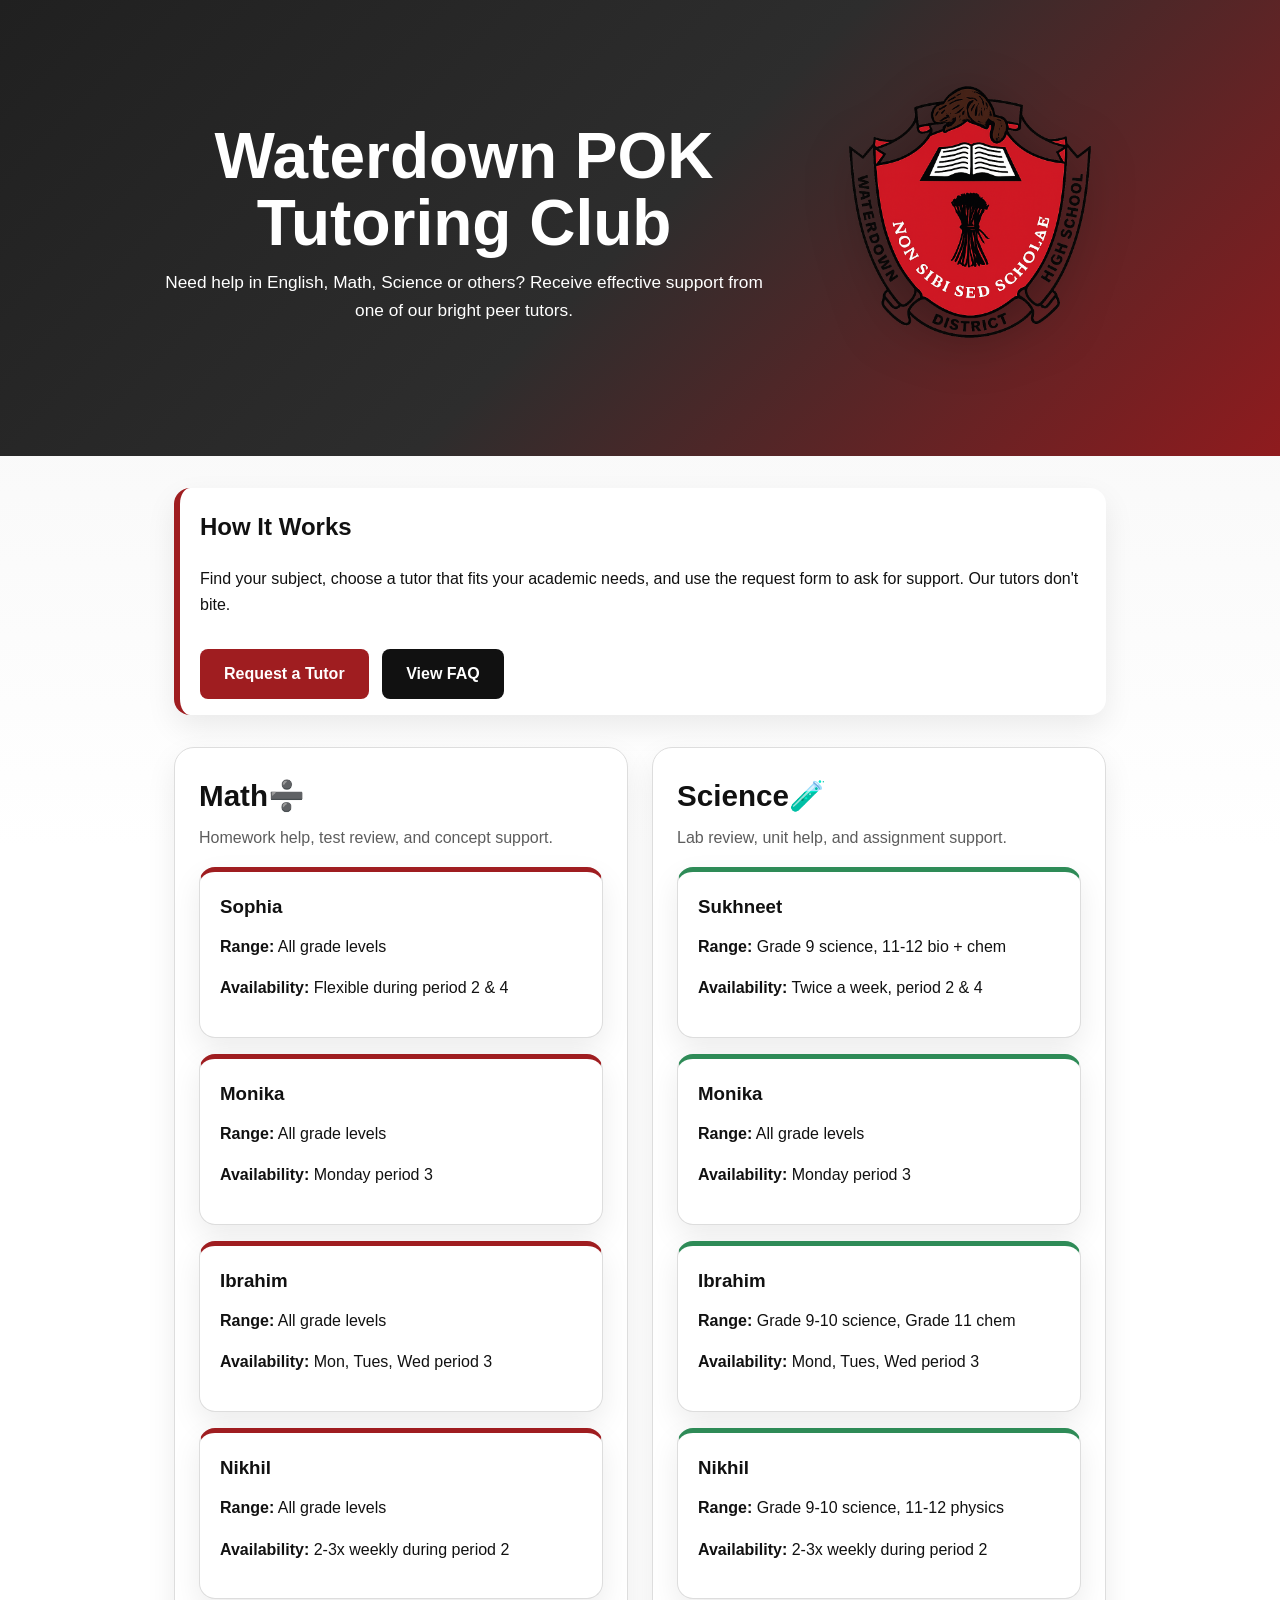
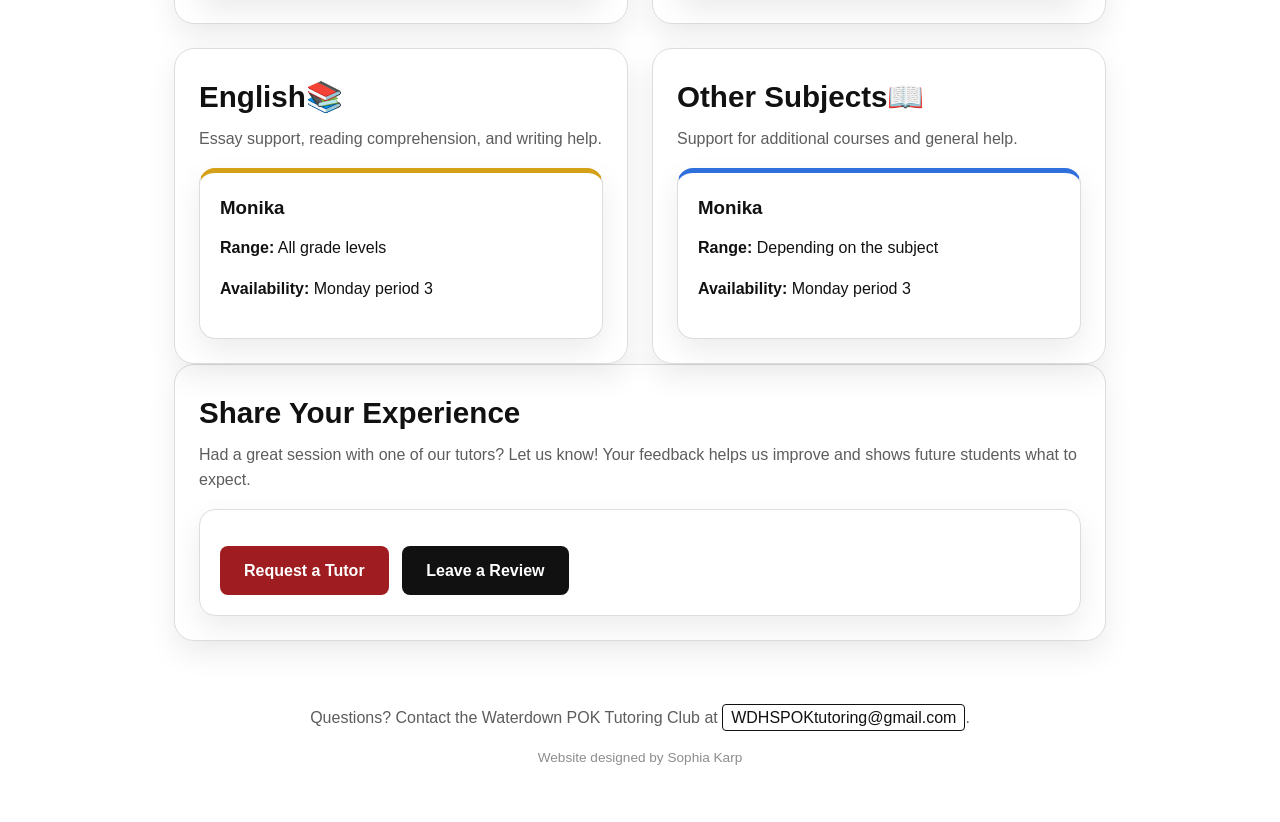
==== index.html @ d1783072 "Add files via upload" ====
<!doctype html>
<html lang="en">
  <head>
    <!-- Google tag (gtag.js) -->
    <script
      async
      src="https://www.googletagmanager.com/gtag/js?id=G-XH7L7JN2C8"
    ></script>
    <script>
      window.dataLayer = window.dataLayer || [];
      function gtag() {
        dataLayer.push(arguments);
      }
      gtag("js", new Date());

      gtag("config", "G-XH7L7JN2C8");
    </script>
    <meta charset="UTF-8" />
    <meta name="viewport" content="width=device-width, initial-scale=1.0" />
    <title>Waterdown POK Tutoring Club</title>
    <meta
      name="description"
      content="Waterdown District High School tutoring club information for English, Math, and Science."
    />
    <link rel="stylesheet" href="styles.css" />
  </head>
  <body>
    <header class="hero">
      <div class="hero__content">
        <div class="hero__text">
          <h1>Waterdown POK Tutoring Club</h1>
          <p class="intro">
            Need help in English, Math, Science or others? Receive effective
            support from one of our bright peer tutors.
          </p>
        </div>
        <img
          src="wdhs-logo.png"
          alt="Waterdown District High School logo"
          class="school-logo"
        />
      </div>
    </header>

    <main class="page">
      <section class="notice">
        <h2>How It Works</h2>
        <p>
          Find your subject, choose a tutor that fits your academic needs, and
          use the request form to ask for support. Our tutors don't bite.
        </p>
        <div class="quick-links">
          <a
            href="https://forms.gle/zorGrhKKar3nPf9Q6"
            class="cta-button"
            target="_blank"
            rel="noopener noreferrer"
            >Request a Tutor</a
          >
          <a href="faq.html" class="cta-button faq-button">View FAQ</a>
        </div>
      </section>

      <div class="subjects-layout">
        <section
          class="subject-section subject-section--math"
          aria-labelledby="math-heading"
        >
          <div class="section-heading">
            <h2 id="math-heading">Math➗</h2>
            <p>Homework help, test review, and concept support.</p>
          </div>

          <div class="tutor-grid">
            <article class="tutor-card">
              <h3>Sophia</h3>
              <p><strong>Range:</strong> All grade levels</p>
              <p><strong>Availability:</strong> Flexible during period 2 & 4</p>
            </article>

            <article class="tutor-card">
              <h3>Monika</h3>
              <p><strong>Range:</strong> All grade levels</p>
              <p><strong>Availability:</strong> Monday period 3</p>
            </article>

            <article class="tutor-card">
              <h3>Ibrahim</h3>
              <p><strong>Range:</strong> All grade levels</p>
              <p><strong>Availability:</strong> Mon, Tues, Wed period 3</p>
            </article>

            <article class="tutor-card">
              <h3>Nikhil</h3>
              <p><strong>Range:</strong> All grade levels</p>
              <p><strong>Availability:</strong> 2-3x weekly during period 2</p>
            </article>
          </div>
        </section>

        <section
          class="subject-section subject-section--science"
          aria-labelledby="science-heading"
        >
          <div class="section-heading">
            <h2 id="science-heading">Science🧪</h2>
            <p>Lab review, unit help, and assignment support.</p>
          </div>

          <div class="tutor-grid">
            <article class="tutor-card">
              <h3>Sukhneet</h3>
              <p><strong>Range:</strong> Grade 9 science, 11-12 bio + chem</p>
              <p><strong>Availability:</strong> Twice a week, period 2 & 4</p>
            </article>

            <article class="tutor-card">
              <h3>Monika</h3>
              <p><strong>Range:</strong> All grade levels</p>
              <p><strong>Availability:</strong> Monday period 3</p>
            </article>

            <article class="tutor-card">
              <h3>Ibrahim</h3>
              <p><strong>Range:</strong> Grade 9-10 science, Grade 11 chem</p>
              <p><strong>Availability:</strong> Mond, Tues, Wed period 3</p>
            </article>

            <article class="tutor-card">
              <h3>Nikhil</h3>
              <p><strong>Range:</strong> Grade 9-10 science, 11-12 physics</p>
              <p><strong>Availability:</strong> 2-3x weekly during period 2</p>
            </article>
          </div>
        </section>

        <section
          class="subject-section subject-section--english"
          aria-labelledby="english-heading"
        >
          <div class="section-heading">
            <h2 id="english-heading">English📚</h2>
            <p>Essay support, reading comprehension, and writing help.</p>
          </div>

          <div class="tutor-grid">
            <article class="tutor-card">
              <h3>Monika</h3>
              <p><strong>Range:</strong> All grade levels</p>
              <p><strong>Availability:</strong> Monday period 3</p>
            </article>
          </div>
        </section>

        <section
          class="subject-section subject-section--other"
          aria-labelledby="other-subjects-heading"
        >
          <div class="section-heading">
            <h2 id="other-subjects-heading">Other Subjects📖</h2>
            <p>Support for additional courses and general help.</p>
          </div>

          <div class="tutor-grid">
            <article class="tutor-card">
              <h3>Monika</h3>
              <p><strong>Range:</strong> Depending on the subject</p>
              <p><strong>Availability:</strong> Monday period 3</p>
            </article>
          </div>
        </section>
      </div>

      <section class="subject-section" aria-labelledby="reviews-heading">
        <div class="section-heading">
          <h2 id="reviews-heading">Share Your Experience</h2>
          <p>
            Had a great session with one of our tutors? Let us know! Your
            feedback helps us improve and shows future students what to expect.
          </p>
        </div>
        <div class="review-form-container review-actions">
          <a
            href="https://forms.gle/zorGrhKKar3nPf9Q6"
            class="cta-button"
            target="_blank"
            rel="noopener noreferrer"
            >Request a Tutor</a
          >
          <a
            href="https://docs.google.com/forms/d/e/1FAIpQLScXKOP7PR7R6sll23-A0phz9G1LMBJ0iMpR5D8qcTyfmpZFpg/viewform"
            class="cta-button cta-button--secondary"
            target="_blank"
            rel="noopener noreferrer"
            >Leave a Review</a
          >
        </div>
      </section>
    </main>

    <footer class="footer">
      <p>
        Questions? Contact the Waterdown POK Tutoring Club at
        <a href="mailto:WDHSPOKtutoring@gmail.com">WDHSPOKtutoring@gmail.com</a
        >.
      </p>
      <p style="font-size: 0.85em; opacity: 0.7; margin-top: 10px">
        Website designed by Sophia Karp
      </p>
    </footer>
  </body>
</html>
---- styles.css ----
:root {
  --wdhs-red: #9f1d20;
  --wdhs-red-dark: #7f1719;
  --text: #111111;
  --muted: #5d5d5d;
  --surface: #ffffff;
  --surface-soft: #f7f7f7;
  --border: #dddddd;
  --shadow: 0 12px 30px rgba(0, 0, 0, 0.08);
}

* {
  box-sizing: border-box;
}

body {
  margin: 0;
  font-family: "Segoe UI", Tahoma, Geneva, Verdana, sans-serif;
  color: var(--text);
  background:
    linear-gradient(180deg, #f3f3f3 0%, #ffffff 35%),
    repeating-linear-gradient(
      135deg,
      rgba(159, 29, 32, 0.03) 0,
      rgba(159, 29, 32, 0.03) 12px,
      transparent 12px,
      transparent 24px
    );
  line-height: 1.6;
}

h1,
h2,
h3,
p {
  margin-top: 0;
}

.hero {
  background: linear-gradient(135deg, #202020 0%, #2d2d2d 50%, #8f1b1e 100%);
  color: white;
  padding: 4.5rem 1.5rem 4rem;
}

.hero__content,
.page,
.footer {
  width: min(100%, 980px);
  margin: 0 auto;
}

.hero__content {
  display: flex;
  align-items: center;
  justify-content: space-between;
  gap: 2rem;
}

.hero__text {
  flex: 1 1 560px;
  display: flex;
  flex-direction: column;
  justify-content: center;
  text-align: center;
}

.eyebrow {
  text-transform: uppercase;
  letter-spacing: 0.16em;
  font-size: 0.8rem;
  font-weight: 700;
  opacity: 0.85;
}

.school-logo {
  width: min(320px, 32vw);
  flex: 0 0 auto;
  filter: drop-shadow(0 10px 24px rgba(0, 0, 0, 0.28));
  animation: logo-bounce 3.2s ease-in-out infinite;
}

.hero h1 {
  font-size: clamp(2.3rem, 6vw, 4rem);
  line-height: 1.05;
  margin-bottom: 0.75rem;
}

.hero h1,
.hero .intro {
  text-align: center;
}

.intro {
  font-size: 1.08rem;
  max-width: 42rem;
  margin-left: auto;
  margin-right: auto;
}

.page {
  padding: 2rem 1.5rem 4rem;
}

.notice {
  background: var(--surface);
  border-left: 6px solid var(--wdhs-red);
  border-radius: 16px;
  box-shadow: var(--shadow);
  padding: 1.25rem 1.25rem 1rem;
  margin-bottom: 2rem;
}

.subjects-layout {
  display: grid;
  grid-template-columns: repeat(2, minmax(0, 1fr));
  gap: 1.5rem;
}

.subject-section {
  margin-bottom: 0;
  background: var(--surface);
  border: 1px solid var(--border);
  border-radius: 20px;
  box-shadow: var(--shadow);
  padding: 1.5rem;
  min-height: 100%;
}

.section-heading {
  margin-bottom: 1rem;
}

.section-heading h2 {
  font-size: 1.85rem;
  margin-bottom: 0.35rem;
}

.section-heading p {
  color: var(--muted);
}

.tutor-grid {
  display: grid;
  grid-template-columns: repeat(auto-fit, minmax(240px, 1fr));
  gap: 1rem;
}

.tutor-card {
  background: var(--surface);
  border: 1px solid var(--border);
  border-top: 5px solid var(--wdhs-red);
  border-radius: 16px;
  box-shadow: var(--shadow);
  padding: 1.25rem;
}
.subject-section--math .tutor-card {
  border-top: 5px solid var(--wdhs-red);
}

.subject-section--science .tutor-card {
  border-top: 5px solid #2e8b57;
}

.subject-section--english .tutor-card {
  border-top: 5px solid #d4a017;
}

.subject-section--other .tutor-card {
  border-top: 5px solid #2f6fdb;
}

.tutor-card h3 {
  margin-bottom: 0.75rem;
}

a[href^="mailto:"] {
  color: #111111;
  border: 1px solid #111111;
  padding: 0.25rem 0.5rem;
  border-radius: 4px;
  text-decoration: none;
  transition: all 0.2s ease;
}

a[href^="mailto:"]:hover {
  background-color: #f7f7f7;
}

.cta-button {
  display: inline-block;
  background: var(--wdhs-red);
  color: white;
  padding: 0.75rem 1.5rem;
  border-radius: 8px;
  text-decoration: none;
  font-weight: 600;
  transition: all 0.2s ease;
  margin-top: 1rem;
}

.cta-button:hover {
  background: var(--wdhs-red-dark);
  transform: translateY(-2px);
}
.faq-button {
  background: #111111;
}

.faq-button:hover {
  background: #2d2d2d;
}

.cta-button--secondary {
  background: #111111;
}

.cta-button--secondary:hover {
  background: #2d2d2d;
}

.quick-links,
.review-actions {
  display: flex;
  flex-wrap: wrap;
  gap: 0.85rem;
}

.cta-button--secondary {
  background: #111111;
}

.cta-button--secondary:hover {
  background: #2d2d2d;
}

.quick-links,
.review-actions {
  display: flex;
  flex-wrap: wrap;
  gap: 0.85rem;
}

.review-form-container {
  background: var(--surface);
  border: 1px solid var(--border);
  border-radius: 16px;
  box-shadow: var(--shadow);
  padding: 1.25rem;
  margin-top: 1rem;
}

.faq-section {
  margin-bottom: 2rem;
}

.faq-item {
  background: var(--surface);
  border: 1px solid var(--border);
  border-radius: 16px;
  box-shadow: var(--shadow);
  padding: 1.25rem;
  margin-bottom: 1rem;
}

.faq-item h3 {
  margin-bottom: 0.75rem;
  color: #111111;
}

.footer {
  padding: 0 1.5rem 2.5rem;
  color: var(--muted);
  text-align: center;
}

@keyframes logo-bounce {
  0% {
    transform: translateY(0);
  }

  50% {
    transform: translateY(-6px);
  }

  100% {
    transform: translateY(0);
  }
}

@media (max-width: 640px) {
  .hero__content {
    flex-direction: column-reverse;
    text-align: center;
  }

  .hero {
    padding-top: 3.5rem;
    padding-bottom: 3rem;
  }

  .school-logo {
    width: min(180px, 50vw);
  }

  .subjects-layout {
    grid-template-columns: 1fr;
  }

  .quick-links,
  .review-actions {
    justify-content: center;
  }

  .page {
    padding-top: 1.5rem;
  }
}
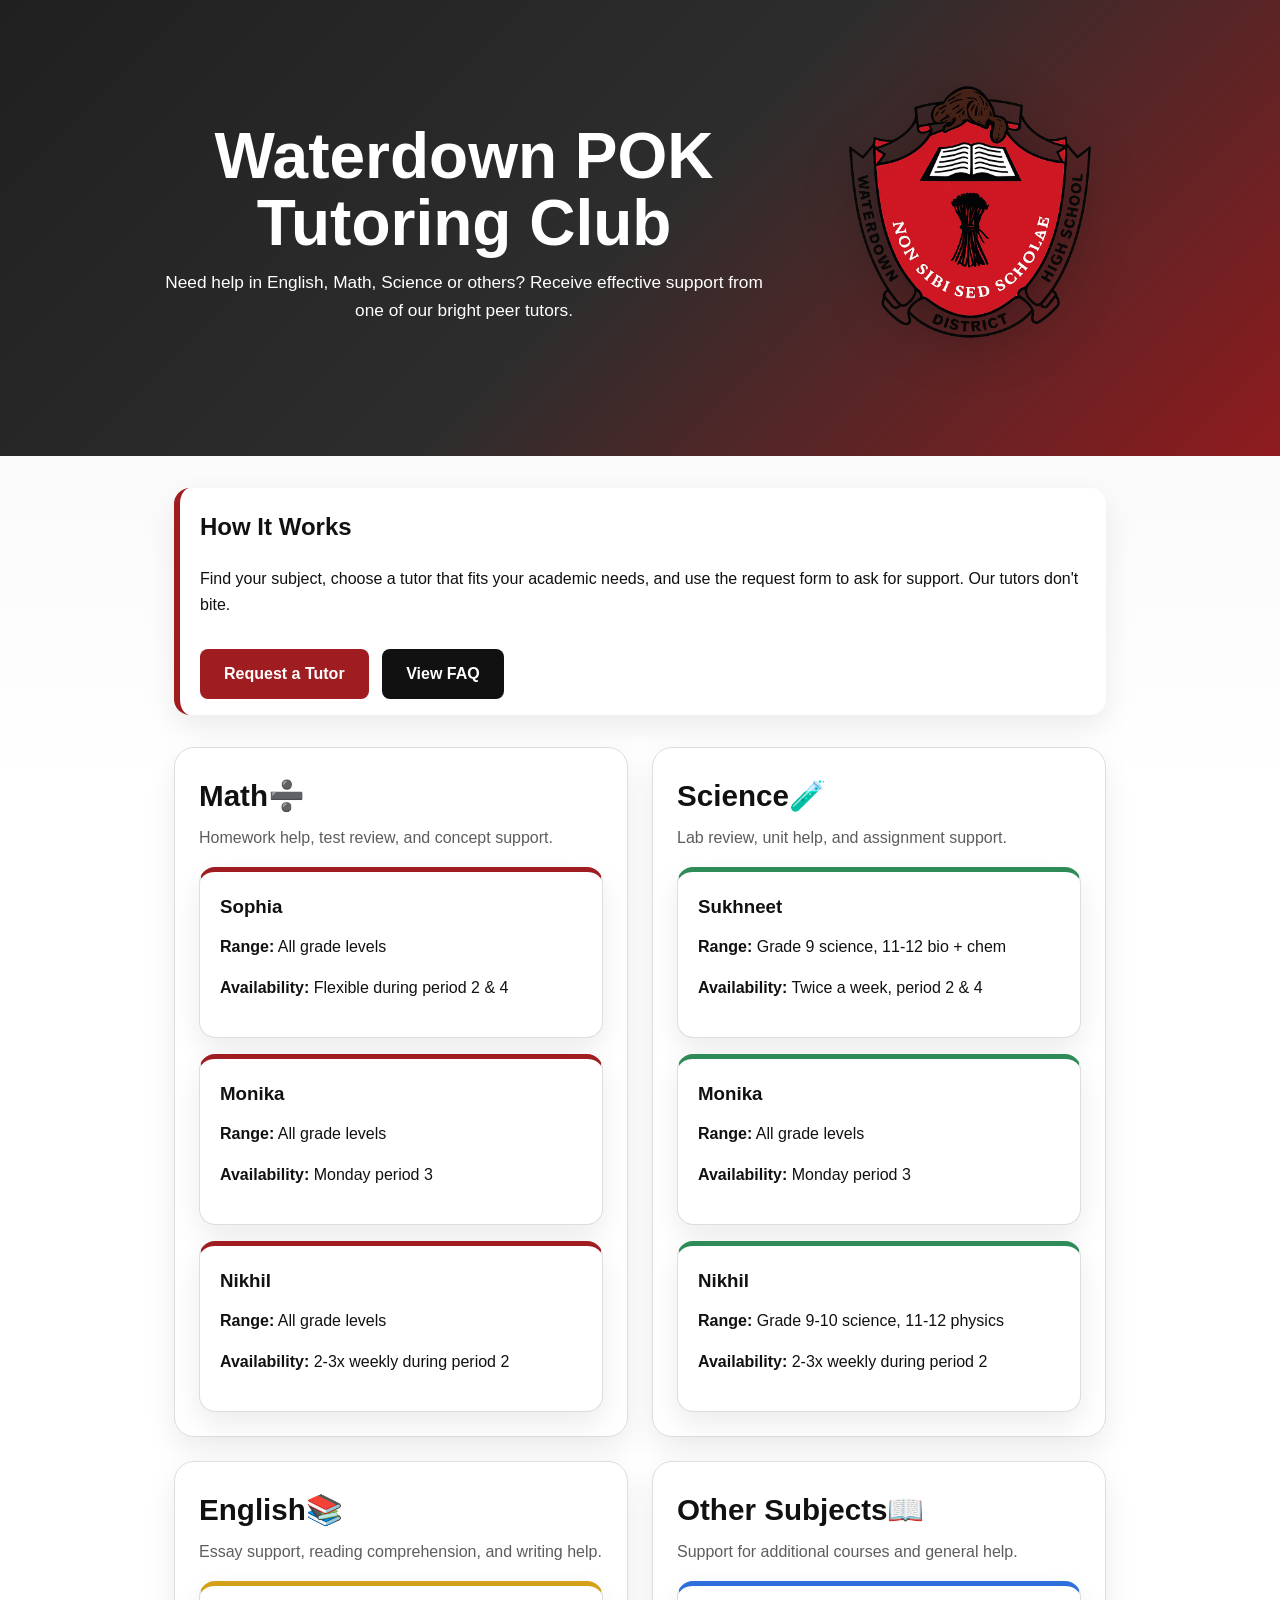
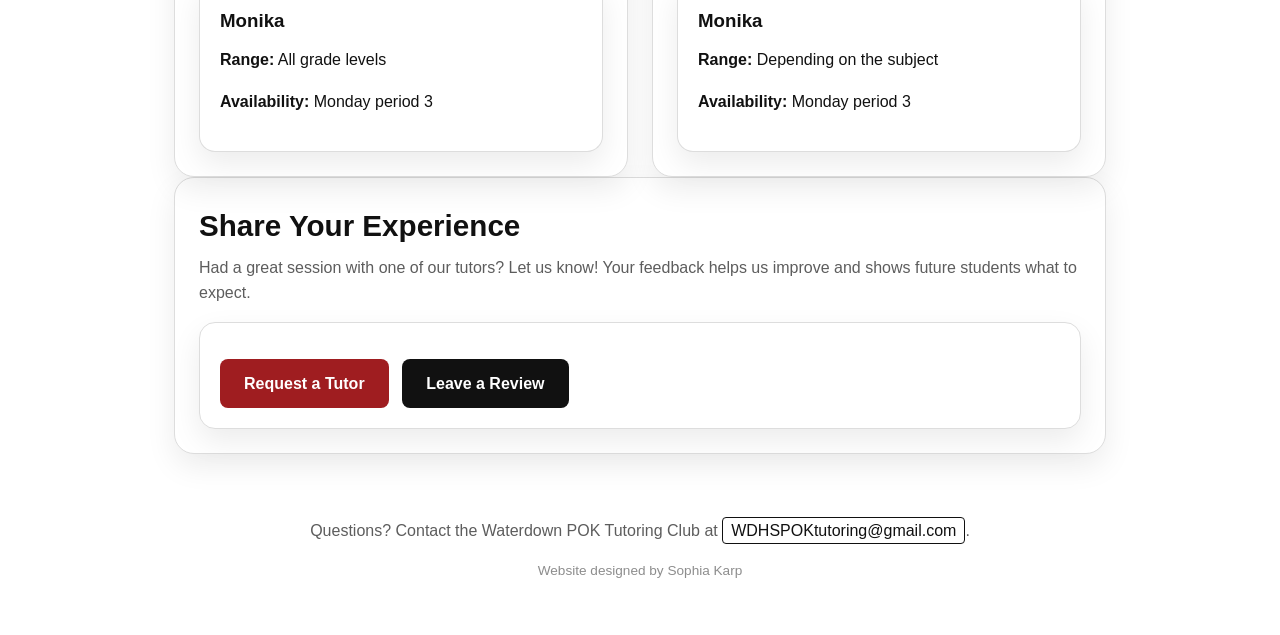
==== commit e0eccb75: "Add files via upload" ====
--- a/index.html
+++ b/index.html
@@ -1,19 +1,15 @@
 <!doctype html>
 <html lang="en">
   <head>
-    <!-- Google tag (gtag.js) -->
-    <script
-      async
-      src="https://www.googletagmanager.com/gtag/js?id=G-XH7L7JN2C8"
-    ></script>
-    <script>
-      window.dataLayer = window.dataLayer || [];
-      function gtag() {
-        dataLayer.push(arguments);
-      }
-      gtag("js", new Date());
+<!-- Google tag (gtag.js) -->
+<script async src="https://www.googletagmanager.com/gtag/js?id=G-E7V0QMDJJH"></script>
+<script>
+  window.dataLayer = window.dataLayer || [];
+  function gtag(){dataLayer.push(arguments);}
+  gtag('js', new Date());
 
-      gtag("config", "G-XH7L7JN2C8");
+  gtag('config', 'G-E7V0QMDJJH');
+</script>
     </script>
     <meta charset="UTF-8" />
     <meta name="viewport" content="width=device-width, initial-scale=1.0" />
@@ -85,12 +81,6 @@
             </article>
 
             <article class="tutor-card">
-              <h3>Ibrahim</h3>
-              <p><strong>Range:</strong> All grade levels</p>
-              <p><strong>Availability:</strong> Mon, Tues, Wed period 3</p>
-            </article>
-
-            <article class="tutor-card">
               <h3>Nikhil</h3>
               <p><strong>Range:</strong> All grade levels</p>
               <p><strong>Availability:</strong> 2-3x weekly during period 2</p>
@@ -118,12 +108,6 @@
               <h3>Monika</h3>
               <p><strong>Range:</strong> All grade levels</p>
               <p><strong>Availability:</strong> Monday period 3</p>
-            </article>
-
-            <article class="tutor-card">
-              <h3>Ibrahim</h3>
-              <p><strong>Range:</strong> Grade 9-10 science, Grade 11 chem</p>
-              <p><strong>Availability:</strong> Mond, Tues, Wed period 3</p>
             </article>
 
             <article class="tutor-card">
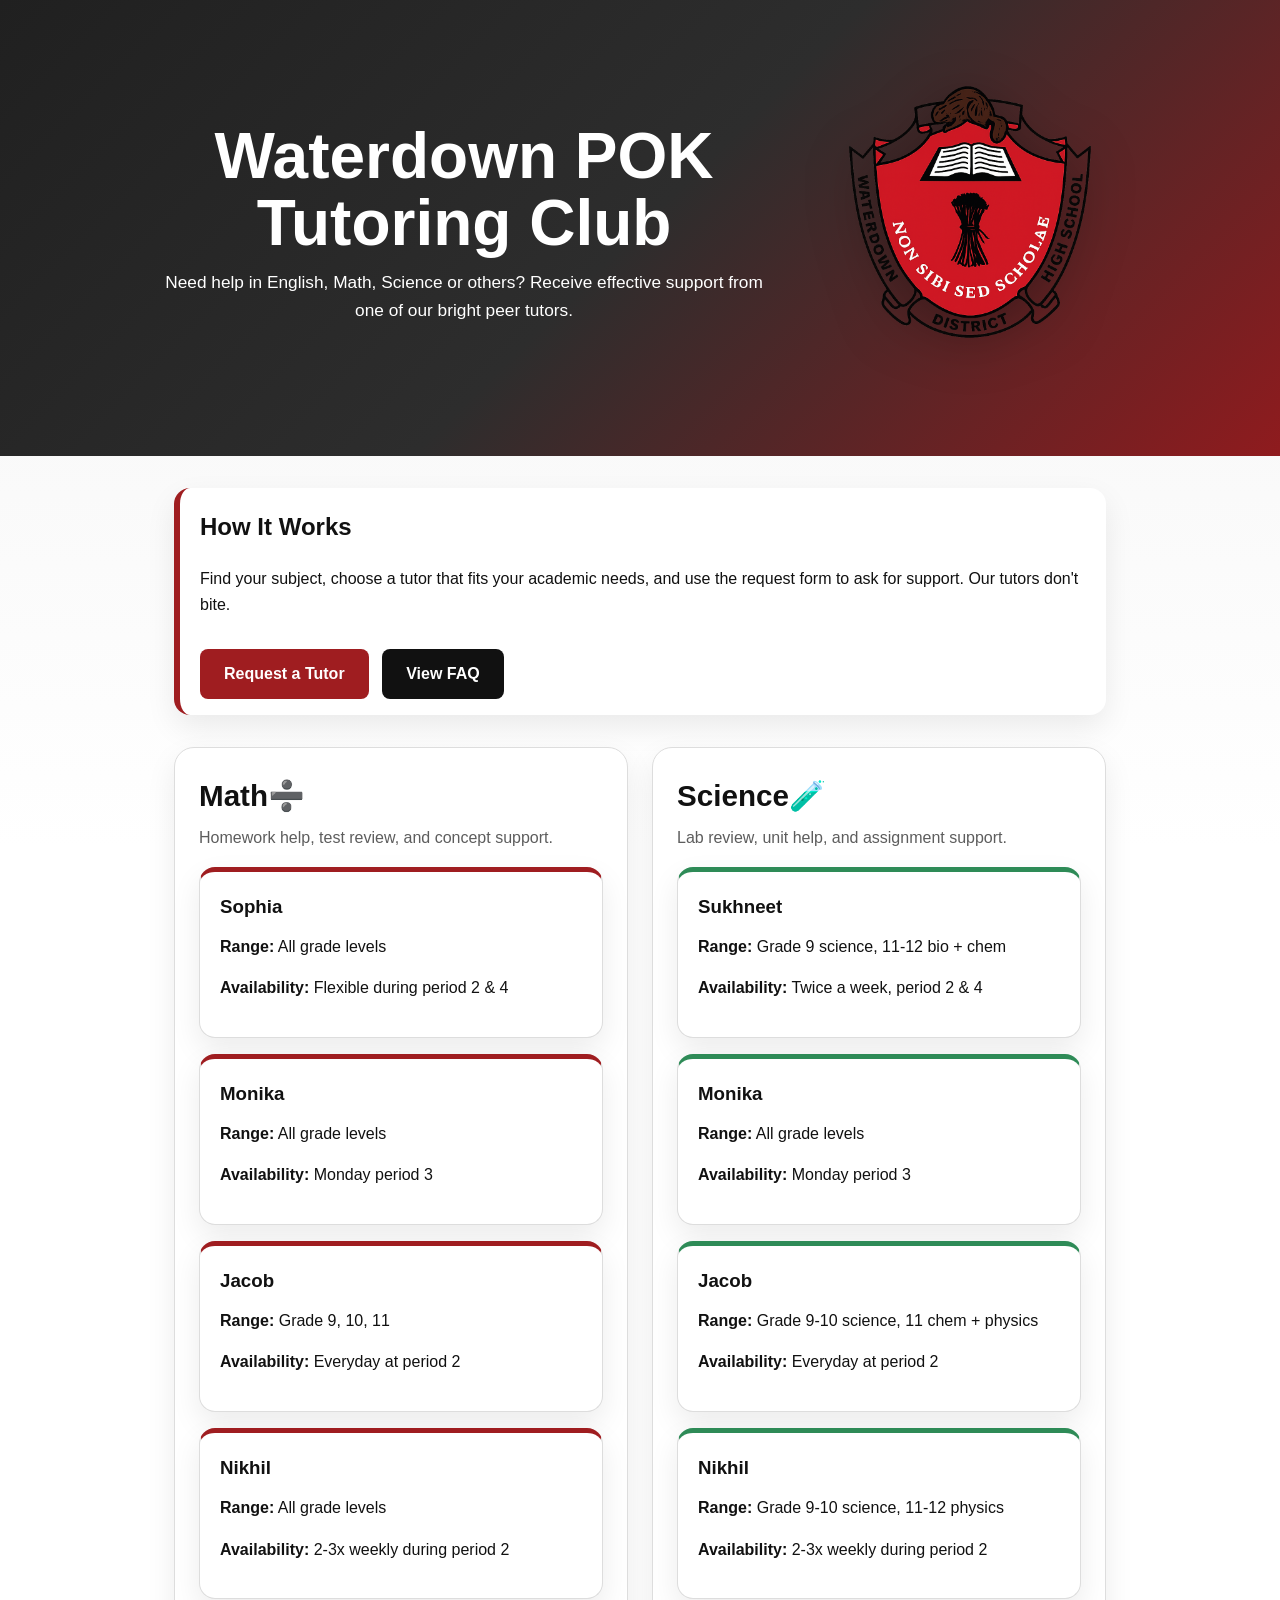
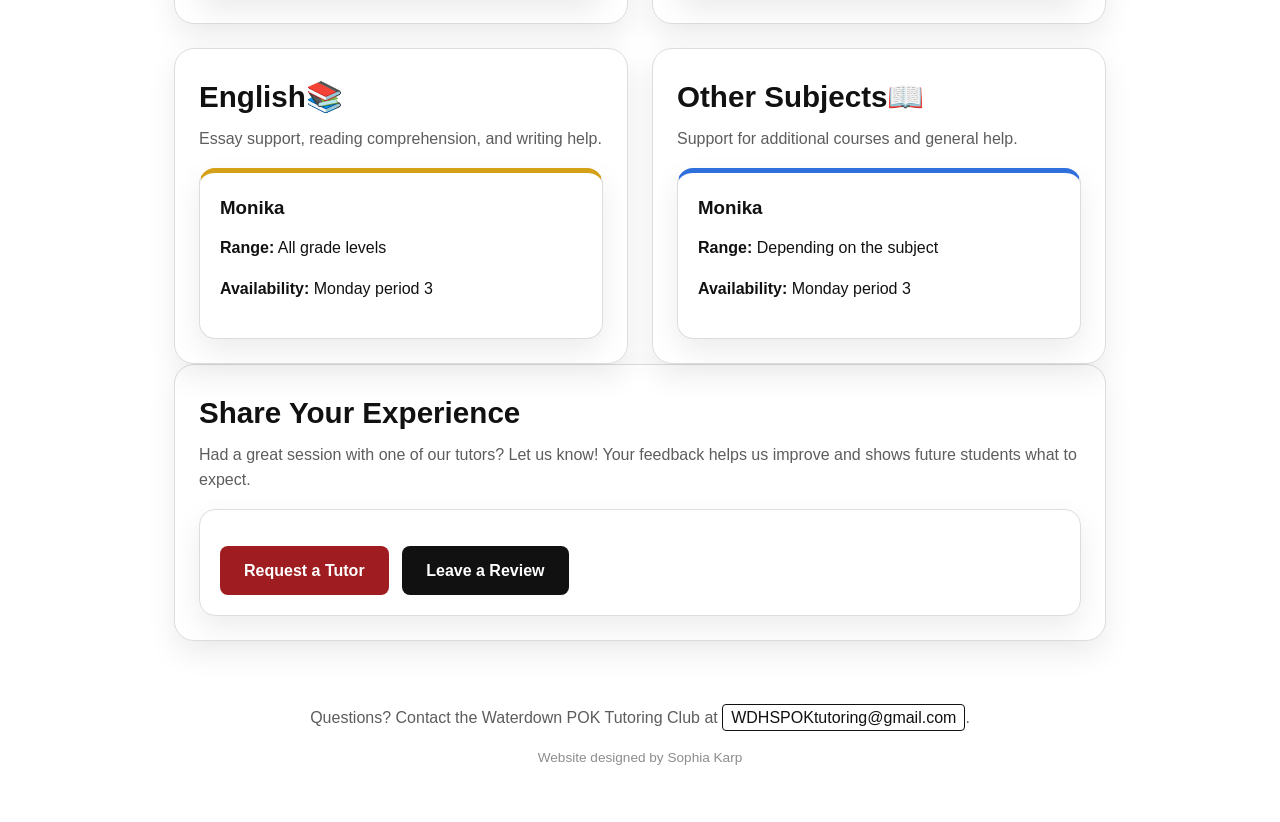
==== commit 3f0c32b9: "Add files via upload" ====
--- a/index.html
+++ b/index.html
@@ -80,6 +80,12 @@
               <p><strong>Availability:</strong> Monday period 3</p>
             </article>
 
+                        <article class="tutor-card">
+              <h3>Jacob</h3>
+              <p><strong>Range:</strong> Grade 9, 10, 11 </p>
+              <p><strong>Availability:</strong> Everyday at period 2</p>
+            </article>
+
             <article class="tutor-card">
               <h3>Nikhil</h3>
               <p><strong>Range:</strong> All grade levels</p>
@@ -108,6 +114,12 @@
               <h3>Monika</h3>
               <p><strong>Range:</strong> All grade levels</p>
               <p><strong>Availability:</strong> Monday period 3</p>
+            </article>
+
+               <article class="tutor-card">
+              <h3>Jacob</h3>
+              <p><strong>Range:</strong> Grade 9-10 science, 11 chem + physics</p>
+              <p><strong>Availability:</strong> Everyday at period 2</p>
             </article>
 
             <article class="tutor-card">
